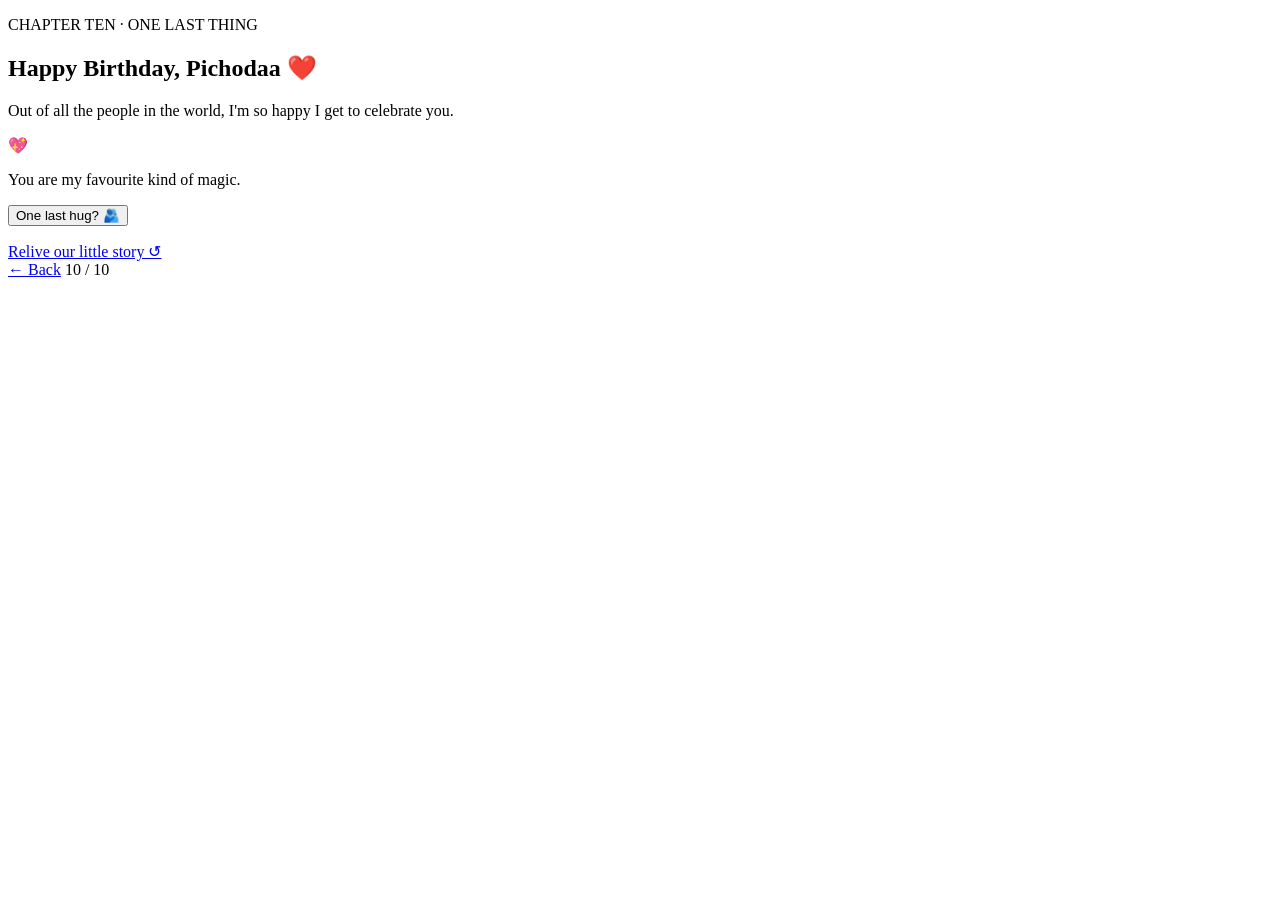
==== final-surprise.html @ 7f3f319f "Add files via upload" ====
<!DOCTYPE html>
<html lang="en">

<head>
    <meta charset="UTF-8">
    <meta name="viewport" content="width=device-width, initial-scale=1.0">
    <meta name="theme-color" content="#0b1027">

    <title>Forever My Favourite | For My Pichodaa</title>

    <link rel="stylesheet" href="css/style.css">
</head>

<body data-page="final">

    <div class="sky" aria-hidden="true"></div>
    <div id="particles" aria-hidden="true"></div>

    <main class="screen">
        <section class="panel">

            <p class="eyebrow">
                CHAPTER TEN · ONE LAST THING
            </p>

            <h1>Happy Birthday, Pichodaa ❤️</h1>

            <p>
                Out of all the people in the world, I'm so happy
                I get to celebrate you.
            </p>

            <div class="final-heart">💖</div>

            <p class="script">
                You are my favourite kind of magic.
            </p>

            <button id="finale">
                One last hug? 🫂
            </button>

            <p
                id="final-message"
                class="hint"
                aria-live="polite"
            ></p>

            <a class="subtle-link" href="index.html">
                Relive our little story ↺
            </a>

            <nav class="page-nav">
                <a href="love-letter.html">← Back</a>

                <span>10 / 10</span>

                <span></span>
            </nav>

        </section>
    </main>

    <script src="js/script.js" defer></script>

</body>
</html>
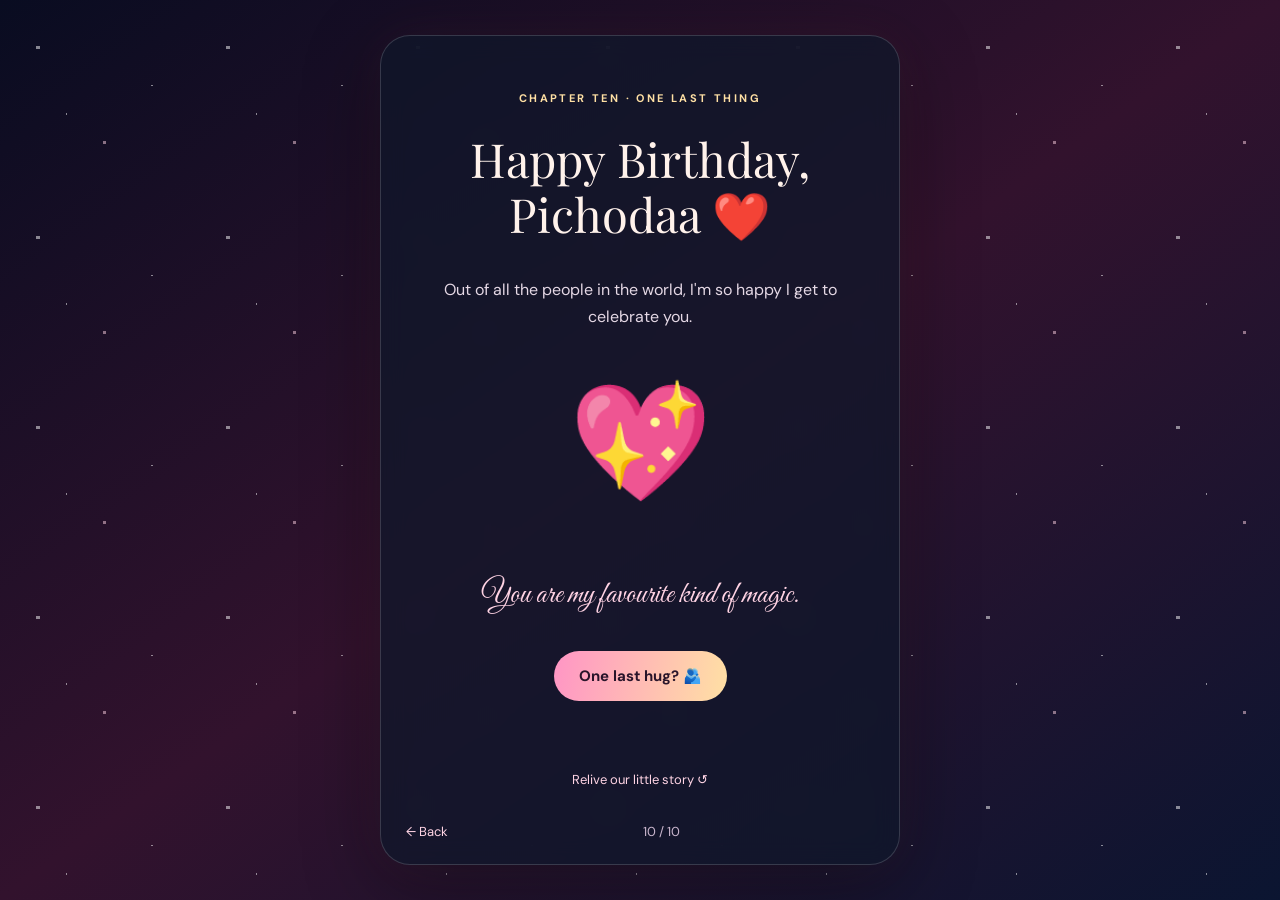
==== commit 84db50e3: "Update final-surprise.html" ====
--- a/final-surprise.html
+++ b/final-surprise.html
@@ -52,7 +52,7 @@
             </a>
 
             <nav class="page-nav">
-                <a href="love-letter.html">← Back</a>
+                <a href="two-skies.html">← Back</a>
 
                 <span>10 / 10</span>
 
--- a/css/style.css
+++ b/css/style.css
@@ -0,0 +1,1975 @@
+
+@import url('https://fonts.googleapis.com/css2?family=DM+Sans:wght@400;500;700&family=Great+Vibes&family=Playfair+Display:wght@400;700&display=swap');
+
+:root {
+  --pink: #ff91be;
+  --gold: #ffe0a4;
+  --cream: #fff2eb;
+  --ink: #0b1027;
+}
+
+* {
+  box-sizing: border-box;
+}
+
+html {
+  scroll-behavior: smooth;
+}
+
+body {
+  margin: 0;
+  min-height: 100dvh;
+  background: #090e24;
+  color: var(--cream);
+  font-family: 'DM Sans', Arial, sans-serif;
+  overflow-x: hidden;
+}
+
+body[data-page="gift"],
+body[data-page="reasons"] {
+  background: linear-gradient(145deg, #2c102c, #661c48, #220e2d);
+}
+
+body[data-page="cake"],
+body[data-page="final"] {
+  background: linear-gradient(145deg, #090c21, #32122d, #0b1531);
+}
+
+body[data-page="memories"],
+body[data-page="story"] {
+  background: linear-gradient(145deg, #271d39, #55304b, #1c233d);
+}
+
+.sky {
+  position: fixed;
+  inset: 0;
+  pointer-events: none;
+  background-image:
+    radial-gradient(2px 2px at 20% 25%, #fff 95%, transparent),
+    radial-gradient(1px 1px at 80% 45%, #fff 95%, transparent),
+    radial-gradient(2px 2px at 55% 75%, #ffd4e4 95%, transparent),
+    radial-gradient(1px 1px at 35% 60%, #fff 95%, transparent);
+  background-size: 190px 190px;
+  animation: twinkle 4s ease-in-out infinite alternate;
+  opacity: 0.5;
+}
+
+.screen {
+  position: relative;
+  min-height: 100dvh;
+  display: grid;
+  place-items: center;
+  padding: 28px 16px;
+}
+
+.panel {
+  width: min(100%, 520px);
+  min-height: 560px;
+  padding: 42px 25px 24px;
+  display: flex;
+  flex-direction: column;
+  align-items: center;
+  justify-content: center;
+  text-align: center;
+  border: 1px solid #ffffff28;
+  border-radius: 30px;
+  background: #10172bbd;
+  box-shadow: 0 18px 75px #0006, 0 0 50px #ff8ab012;
+  backdrop-filter: blur(12px);
+  animation: rise 0.8s ease both;
+}
+
+h1,
+h2 {
+  font-family: 'Playfair Display', Georgia, serif;
+  font-weight: 400;
+}
+
+h1 {
+  font-size: clamp(30px, 8vw, 47px);
+  line-height: 1.18;
+  margin: 12px 0 18px;
+}
+
+h2 {
+  font-size: 25px;
+}
+
+p {
+  line-height: 1.7;
+  max-width: 410px;
+  color: #e5d8e5;
+}
+
+.eyebrow {
+  font-size: 11px;
+  letter-spacing: 2.4px;
+  color: var(--gold);
+  font-weight: 700;
+}
+
+.script,
+.signature {
+  font-family: 'Great Vibes', cursive;
+  font-size: 30px;
+  color: #ffd3e4;
+}
+
+.glow-icon {
+  font-size: 75px;
+  filter: drop-shadow(0 0 20px #f8c16a);
+}
+
+.float {
+  animation: float 3s ease-in-out infinite;
+}
+
+.pin-row {
+  margin: 14px;
+}
+
+input {
+  width: 170px;
+  text-align: center;
+  font-size: 25px;
+  letter-spacing: 12px;
+  padding: 14px;
+  border: 1px solid #f4ca88;
+  border-radius: 13px;
+  color: #fff;
+  background: #ffffff12;
+  outline: none;
+}
+
+button,
+.btn {
+  font: 700 15px 'DM Sans', sans-serif;
+  border: 0;
+  cursor: pointer;
+  text-decoration: none;
+  background: linear-gradient(100deg, #ff95c5, #ffe0a4);
+  color: #29142a;
+  padding: 15px 25px;
+  border-radius: 30px;
+  display: inline-block;
+  transition: transform 0.2s, filter 0.2s;
+}
+
+button:hover,
+.btn:hover {
+  transform: translateY(-2px);
+  filter: brightness(1.07);
+}
+
+button:focus-visible,
+a:focus-visible {
+  outline: 3px solid white;
+  outline-offset: 3px;
+}
+
+.hint {
+  font-size: 13px;
+  color: #ffd1e2;
+  min-height: 22px;
+}
+
+.page-nav {
+  display: flex;
+  align-items: center;
+  justify-content: space-between;
+  gap: 20px;
+  width: 100%;
+  margin-top: auto;
+  padding-top: 35px;
+  font-size: 13px;
+  color: #cab6ce;
+}
+
+.page-nav a,
+.subtle-link {
+  color: #ffd4e5;
+  text-decoration: none;
+}
+
+.page-nav a:hover,
+.subtle-link:hover {
+  text-decoration: underline;
+}
+
+.hidden {
+  display: none !important;
+}
+
+.reveal {
+  animation: rise 0.7s ease both;
+}
+
+/* Original gift styles */
+
+.gift-box {
+  background: transparent;
+  padding: 20px 15px 5px;
+  margin: 20px 0;
+  display: flex;
+  align-items: center;
+  flex-direction: column;
+  filter: drop-shadow(0 12px 20px #ff5e9b55);
+}
+
+.gift-lid {
+  width: 170px;
+  height: 34px;
+  border-radius: 8px;
+  background: linear-gradient(
+    90deg,
+    #f273a7 42%,
+    #ffdc98 42%,
+    #ffdc98 58%,
+    #f273a7 58%
+  );
+  transition: transform 0.8s;
+}
+
+.gift-body {
+  display: grid;
+  place-items: center;
+  font-size: 75px;
+  width: 150px;
+  height: 135px;
+  background: linear-gradient(
+    90deg,
+    #d84d83 43%,
+    #ffdfab 43%,
+    #ffdfab 57%,
+    #d84d83 57%
+  );
+  border-radius: 8px;
+}
+
+.gift-box.open .gift-lid {
+  transform: translate(-55px, -95px) rotate(-28deg);
+}
+
+/* Birthday cake */
+
+.cake {
+  margin: 55px auto 30px;
+  width: 240px;
+  display: flex;
+  flex-direction: column;
+  align-items: center;
+}
+
+.candles {
+  font-size: 32px;
+  display: flex;
+  gap: 14px;
+  transition: opacity 0.5s;
+}
+
+.cake-top {
+  width: 180px;
+  height: 65px;
+  background: linear-gradient(#d7a7d9 0 24%, #75509d 25% 100%);
+  border-radius: 24px 24px 8px 8px;
+  box-shadow: inset 0 -10px #4d347c;
+}
+
+.cake-bottom {
+  width: 230px;
+  height: 85px;
+  background: linear-gradient(#f4c0dd 0 24%, #c36e9d 25% 100%);
+  border-radius: 18px 18px 12px 12px;
+  box-shadow: inset 0 -12px #8f416b;
+}
+
+.cake.blown .candles {
+  opacity: 0.22;
+  filter: grayscale(1);
+}
+
+/* Romantic window */
+
+.window {
+  width: 250px;
+  height: 265px;
+  margin: 15px 0 30px;
+  position: relative;
+  border: 14px solid #916d69;
+  border-bottom-width: 23px;
+  border-radius: 120px 120px 8px 8px;
+  background: linear-gradient(#09172f, #27385e);
+  box-shadow: 0 12px 30px #0008, inset 0 0 45px #fff2;
+  overflow: hidden;
+}
+
+.moon {
+  position: absolute;
+  width: 70px;
+  height: 70px;
+  background: #fff0bd;
+  border-radius: 50%;
+  top: 35px;
+  right: 45px;
+  box-shadow: 0 0 35px #fff0bd99;
+}
+
+.window-stars {
+  position: absolute;
+  top: 35px;
+  left: 15px;
+  color: white;
+}
+
+.window-frame {
+  position: absolute;
+  inset: 0;
+  border-left: 6px solid #916d69;
+  left: 50%;
+  width: 0;
+}
+
+/* Memories */
+
+.photo-grid {
+  display: grid;
+  grid-template-columns: repeat(2, minmax(0, 1fr));
+  gap: 16px;
+  width: 100%;
+  margin: 18px 0;
+}
+
+.polaroid {
+  padding: 10px 10px 18px;
+  background: #fff9ee;
+  border-radius: 3px;
+  color: #5d3150;
+  transform: rotate(-3deg);
+  box-shadow: 0 6px 20px #0005;
+}
+
+.polaroid:nth-child(even) {
+  transform: rotate(3deg);
+}
+
+.polaroid span {
+  display: block;
+  margin-top: 10px;
+  font-family: 'Great Vibes', cursive;
+  font-size: 22px;
+}
+
+.photo-placeholder {
+  height: 145px;
+  background: linear-gradient(135deg, #e8b3c9, #bd8ebd);
+  display: flex;
+  flex-direction: column;
+  align-items: center;
+  justify-content: center;
+  font-size: 40px;
+  overflow: hidden;
+}
+
+.photo-placeholder small {
+  font-size: 11px;
+}
+
+.photo-placeholder img {
+  width: 100%;
+  height: 100%;
+  object-fit: cover;
+}
+
+/* Story timeline */
+
+.timeline {
+  text-align: left;
+  width: 100%;
+  padding: 10px 10px 10px 24px;
+  border-left: 2px solid #ffaac9;
+}
+
+.timeline div {
+  position: relative;
+  padding: 0 0 18px 12px;
+}
+
+.timeline div:before {
+  content: '♥';
+  position: absolute;
+  left: -32px;
+  top: -4px;
+  color: #ff9fc3;
+}
+
+.timeline b {
+  color: #ffdaac;
+}
+
+.timeline p {
+  margin: 7px 0;
+}
+
+/* Flip cards */
+
+.flip-grid {
+  display: grid;
+  grid-template-columns: repeat(2, minmax(0, 1fr));
+  gap: 12px;
+  width: 100%;
+  margin: 20px 0;
+}
+
+.flip {
+  min-height: 115px;
+  border: 1px solid #ffe1b0;
+  background: #6b2859;
+  color: white;
+  border-radius: 15px;
+  padding: 15px;
+}
+
+.flip.flipped {
+  background: #f6b9d4;
+  color: #391b35;
+}
+
+/* Music player */
+
+.record {
+  width: 185px;
+  height: 185px;
+  border-radius: 50%;
+  display: grid;
+  place-items: center;
+  font-size: 65px;
+  margin: 28px auto;
+  background: repeating-radial-gradient(
+    circle,
+    #282238 0 7px,
+    #0c0d1c 8px 12px
+  );
+  border: 8px solid #3e2746;
+  box-shadow: 0 0 40px #f88bbb55;
+  animation: spin 8s linear infinite;
+  animation-play-state: paused;
+}
+
+.record.playing {
+  animation-play-state: running;
+}
+
+/* Love letter */
+
+.envelope {
+  background: transparent;
+  font-size: 110px;
+  padding: 12px;
+  filter: drop-shadow(0 10px 18px #e684af66);
+}
+
+.paper {
+  background: #fff0e1;
+  color: #573a47;
+  text-align: left;
+  padding: 24px;
+  border-radius: 12px;
+  box-shadow: 0 15px 35px #0006;
+  width: 100%;
+  margin: 16px 0;
+}
+
+.paper h2 {
+  margin: 0;
+}
+
+.paper p {
+  color: #573a47;
+  white-space: pre-line;
+}
+
+.paper .signature {
+  text-align: right;
+  color: #b75285;
+}
+
+/* Final page */
+
+.final-heart {
+  font-size: 115px;
+  margin: 22px;
+  animation: beat 1.5s ease-in-out infinite;
+}
+
+.subtle-link {
+  display: inline-block;
+  margin-top: 22px;
+  font-size: 13px;
+}
+
+/* Particles and confetti */
+
+.particle {
+  position: fixed;
+  top: -40px;
+  pointer-events: none;
+  animation: fall linear forwards;
+  z-index: 20;
+}
+
+.confetti {
+  position: fixed;
+  pointer-events: none;
+  z-index: 20;
+  animation: burst var(--confetti-duration, 3s)  ease-out forwards;
+}
+
+/* Animations */
+
+@keyframes twinkle {
+  to {
+    opacity: 1;
+  }
+}
+
+@keyframes float {
+  50% {
+    transform: translateY(-13px);
+  }
+}
+
+@keyframes rise {
+  from {
+    opacity: 0;
+    transform: translateY(25px);
+  }
+
+  to {
+    opacity: 1;
+    transform: translateY(0);
+  }
+}
+
+@keyframes spin {
+  to {
+    transform: rotate(360deg);
+  }
+}
+
+@keyframes beat {
+  50% {
+    transform: scale(1.12);
+  }
+}
+
+@keyframes fall {
+  to {
+    transform: translateY(110vh) rotate(420deg);
+    opacity: 0;
+  }
+}
+
+@keyframes burst {
+  to {
+    transform: translate(var(--dx), var(--dy)) rotate(500deg);
+    opacity: 0;
+  }
+}
+
+/* Small screens */
+
+@media (max-width: 380px) {
+  .panel {
+    padding: 30px 16px 20px;
+  }
+
+  .photo-placeholder {
+    height: 115px;
+  }
+
+  .flip {
+    min-height: 100px;
+  }
+}
+
+/* Accessibility */
+
+@media (prefers-reduced-motion: reduce) {
+  *:not(.confetti),
+  *:not(.confetti)::before,
+  *:not(.confetti)::after {
+    animation-duration: 0.01ms !important;
+    transition-duration: 0.01ms !important;
+  }
+}
+
+
+/* ===================================
+   PAGE 2 — ROMANTIC GIFT EXPERIENCE
+   =================================== */
+
+body[data-page="gift"] {
+  background:
+    radial-gradient(ellipse at 50% 40%, #92335f66, transparent 55%),
+    linear-gradient(145deg, #240d29, #681c49, #170e2c);
+}
+
+.gift-panel {
+  position: relative;
+  overflow: hidden;
+  padding-top: 36px;
+  padding-bottom: 25px;
+}
+
+.gift-panel::before {
+  content: "";
+  position: absolute;
+  width: 240px;
+  height: 240px;
+  top: 30%;
+  left: 50%;
+  transform: translate(-50%, -50%);
+  border-radius: 50%;
+  background: #ff7eb422;
+  filter: blur(55px);
+  pointer-events: none;
+}
+
+.gift-panel > * {
+  position: relative;
+}
+
+.gift-panel h1 {
+  font-size: clamp(29px, 7vw, 43px);
+  margin: 12px 0;
+}
+
+.gift-intro {
+  max-width: 340px;
+  margin: 8px 0 0;
+  color: #f0dce9;
+}
+
+/* Gift container */
+
+.gift-box {
+  position: relative;
+  display: block;
+  flex: 0 0 205px;
+  width: 220px;
+  height: 205px;
+  margin: 18px auto 0;
+  padding: 0;
+  border: 0;
+  border-radius: 18px;
+  background: transparent;
+  box-shadow: none;
+  filter: drop-shadow(0 12px 22px #ff5e9b40);
+  isolation: isolate;
+  -webkit-tap-highlight-color: transparent;
+}
+
+.gift-box:hover {
+  transform: translateY(-4px);
+  filter: drop-shadow(0 16px 30px #ff5e9b70);
+  background: transparent;
+}
+
+.gift-box:disabled {
+  cursor: default;
+  opacity: 1;
+}
+
+/* Box body */
+
+.gift-body {
+  position: absolute;
+  left: 35px;
+  top: 72px;
+  width: 150px;
+  height: 115px;
+  display: block;
+  overflow: hidden;
+  border: 1px solid #ffb0ce80;
+  border-radius: 8px 8px 13px 13px;
+  background: linear-gradient(135deg, #ff82b4, #d83979 75%);
+  box-shadow: inset 0 -8px 15px #8f194b35;
+}
+
+/* Gold ribbon running down the box */
+
+.gift-body-ribbon {
+  position: absolute;
+  left: 58px;
+  top: 0;
+  bottom: 0;
+  width: 34px;
+  background: linear-gradient(90deg, #ffe8ae, #fff3d0, #f7cf83);
+}
+
+/* Small heart on the box */
+
+.gift-heart {
+  position: absolute;
+  top: 37px;
+  left: 0;
+  right: 0;
+  z-index: 2;
+  color: #b8295b;
+  font-size: 32px;
+  text-shadow: 0 2px 8px #8f194b45;
+}
+
+/* Lid rests directly on top of the box */
+
+.gift-lid {
+  position: absolute;
+  z-index: 3;
+  left: 29px;
+  top: 55px;
+  width: 162px;
+  height: 29px;
+  display: block;
+  border: 1px solid #ffb0ce80;
+  border-radius: 7px;
+  background: linear-gradient(
+    90deg,
+    #ed629b 0%,
+    #ed629b 39%,
+    #ffe6ad 39%,
+    #ffe6ad 61%,
+    #ed629b 61%,
+    #ed629b 100%
+  );
+  transform-origin: 15% 85%;
+  transition:
+    transform 0.85s cubic-bezier(.2,.8,.2,1),
+    opacity 0.7s ease;
+}
+
+.gift-lid-ribbon {
+  display: none;
+}
+
+/* Bow sits on the lid */
+
+.gift-bow {
+  position: absolute;
+  left: 50%;
+  top: -25px;
+  transform: translateX(-50%);
+  font-size: 35px;
+  filter: drop-shadow(0 3px 4px #9c194a50);
+}
+
+/* Opening animation */
+
+.gift-box.open .gift-lid {
+  transform: translate(-45px, -95px) rotate(-30deg);
+}
+
+.gift-box.open .gift-bow {
+  filter: drop-shadow(0 0 12px #ffe1a1);
+}
+
+.gift-box.open .gift-body {
+  box-shadow:
+    inset 0 -8px 15px #8f194b35,
+    0 0 35px #ff9fc766;
+}
+
+/* Instructions */
+
+.tap-hint {
+  margin: 0 0 12px;
+  font-size: 13px;
+  color: #ffd2e5;
+  animation: gift-hint 2s ease-in-out infinite;
+}
+
+@keyframes gift-hint {
+  0%, 100% { opacity: .65; }
+  50% { opacity: 1; }
+}
+
+/* Birthday message revealed after clicking */
+
+#gift-reveal {
+  width: 100%;
+  margin-top: 4px;
+}
+
+#gift-reveal h2 {
+  color: #ffe0a4;
+  font-size: clamp(23px, 5.5vw, 30px);
+  line-height: 1.35;
+}
+
+#gift-reveal p {
+  margin: 10px auto 18px;
+}
+
+#gift-reveal .btn {
+  margin-bottom: 8px;
+}
+
+.gift-panel .page-nav {
+  padding-top: 18px;
+}
+
+/* Keep everything comfortable on small phones */
+
+@media (max-width: 480px) {
+  .gift-panel {
+    padding: 28px 18px 20px;
+  }
+
+  .gift-box {
+    flex-basis: 190px;
+    width: 200px;
+    height: 190px;
+  }
+
+  .gift-body {
+    left: 25px;
+    top: 68px;
+  }
+
+  .gift-lid {
+    left: 19px;
+    top: 51px;
+  }
+
+  .gift-box.open .gift-lid {
+    transform: translate(-32px, -85px) rotate(-30deg);
+  }
+
+  .gift-panel .page-nav {
+    gap: 12px;
+    font-size: 12px;
+  }
+}
+
+@media (prefers-reduced-motion: reduce) {
+  .gift-lid,
+  .gift-hint {
+    animation: none;
+    transition: none;
+  }
+}
+
+/* PAGE 10: HUG EXPLOSION 🫂❤️ */
+#hugs-container {
+  position: fixed;
+  inset: 0;
+  overflow: hidden;
+  pointer-events: none;
+  z-index: 9999;
+}
+
+.floating-hug {
+  position: absolute;
+  display: block;
+  opacity: 0;
+  animation: hug-pop 3.5s ease-out forwards;
+}
+
+@keyframes hug-pop {
+  0% {
+    transform: scale(0) rotate(-20deg);
+    opacity: 0;
+  }
+
+  20% {
+    transform: scale(1.2) rotate(10deg);
+    opacity: 1;
+  }
+
+  75% {
+    transform: scale(1) rotate(-5deg);
+    opacity: 1;
+  }
+
+  100% {
+    transform: translateY(-80px) scale(0.8);
+    opacity: 0;
+  }
+}
+
+/* Keep the hug animation visible */
+@media (prefers-reduced-motion: reduce) {
+  .floating-hug {
+    animation-duration: 3.5s !important;
+  }
+}
+
+/* ===== PICHOODAA'S SRH STADIUM WORLD ===== */
+
+.srh-page {
+  margin: 0;
+  min-height: 100vh;
+  color: #fff7ed;
+  background:
+    radial-gradient(ellipse at 50% 10%, #702008 0%, transparent 50%),
+    linear-gradient(180deg, #160602, #090504 60%, #200801);
+  overflow-x: hidden;
+}
+
+.srh-page .srh-world {
+  width: 100%;
+  max-width: none;
+  margin: 0 auto;
+  overflow: hidden;
+}
+
+.srh-lights {
+  position: fixed;
+  inset: 0;
+  pointer-events: none;
+  z-index: 0;
+  opacity: .35;
+  background:
+    radial-gradient(ellipse at 5% 15%, #ff6a00 0, transparent 25%),
+    radial-gradient(ellipse at 95% 18%, #ff9a00 0, transparent 24%);
+}
+
+.srh-hero,
+.player-zone,
+.orange-finale,
+.srh-nav {
+  position: relative;
+  z-index: 1;
+}
+
+.srh-hero {
+  min-height: 650px;
+  padding: 75px 22px 45px;
+  text-align: center;
+  isolation: isolate;
+  background:
+    linear-gradient(180deg, rgba(15,4,1,.2), #180702 94%),
+    radial-gradient(ellipse at 50% 65%, #e65308 0%, #712106 35%, #170602 76%);
+}
+
+.srh-hero::before {
+  content: "";
+  position: absolute;
+  z-index: -1;
+  inset: 0;
+  opacity: .5;
+  background:
+    repeating-linear-gradient(110deg, transparent 0 45px, rgba(255,115,0,.09) 46px 48px),
+    radial-gradient(ellipse at 50% 80%, transparent 0 28%, #080302 75%);
+}
+
+.hero-glow {
+  position: absolute;
+  top: 10%;
+  left: 50%;
+  width: 300px;
+  height: 220px;
+  transform: translateX(-50%);
+  background: #ff6500;
+  filter: blur(110px);
+  opacity: .25;
+  z-index: -1;
+}
+
+.srh-kicker {
+  margin: 0 0 15px;
+  color: #ffb33d;
+  font-size: .75rem;
+  letter-spacing: .32em;
+  font-weight: 800;
+}
+
+.srh-hero h1 {
+  margin: 18px auto;
+  font-size: clamp(2.6rem, 8vw, 6.4rem);
+  line-height: .98;
+  font-weight: 1000;
+  letter-spacing: -.04em;
+  text-shadow: 0 5px 0 #6b1b04, 0 0 35px #ff5b00;
+}
+
+.srh-hero h1 span {
+  display: block;
+  margin-top: 12px;
+  color: #ff7615;
+}
+
+.hero-subtitle {
+  color: #ffe1c4;
+  font-size: clamp(1rem, 2vw, 1.25rem);
+}
+
+.stadium-entry {
+  width: min(100%, 1000px);
+  min-height: 290px;
+  margin: 45px auto 25px;
+  padding: 24px;
+  display: grid;
+  grid-template-columns: 1fr 2fr 1fr;
+  align-items: center;
+  gap: 15px;
+  border: 1px solid rgba(255,137,34,.55);
+  border-radius: 18px;
+  background:
+    radial-gradient(ellipse at 50% 100%, rgba(255,86,0,.45), transparent 55%),
+    linear-gradient(145deg, rgba(10,5,3,.92), rgba(77,20,3,.88));
+  box-shadow: 0 0 60px rgba(255,83,0,.16), inset 0 0 35px #ff590010;
+}
+
+.stadium-side {
+  display: flex;
+  flex-direction: column;
+  align-items: center;
+  gap: 12px;
+  color: #ff6a12;
+}
+
+.stadium-side span {
+  font-size: 3rem;
+}
+
+.stadium-side strong {
+  font-size: clamp(1rem, 3vw, 1.8rem);
+  line-height: 1.05;
+}
+
+.stadium-side small {
+  color: #ffc07a;
+  font-size: .6rem;
+  letter-spacing: .15em;
+}
+
+.entry-center {
+  display: flex;
+  flex-direction: column;
+  align-items: center;
+}
+
+.floodlights {
+  color: #ffcc6b;
+  letter-spacing: .4em;
+  text-shadow: 0 0 20px #ff7b00;
+}
+
+.entry-ball {
+  margin: 10px 0;
+  font-size: 3rem;
+  filter: drop-shadow(0 0 15px #ff7200);
+}
+
+.entry-jersey {
+  width: min(100%, 280px);
+  padding: 22px 10px;
+  display: flex;
+  flex-direction: column;
+  gap: 6px;
+  border: 1px solid #ff9b32;
+  border-radius: 45% 45% 18px 18px;
+  background: linear-gradient(145deg, #ff7614, #9c2605 65%, #2b0903);
+  box-shadow: 0 0 30px #ff5b0040;
+  transform: perspective(500px) rotateX(-3deg);
+}
+
+.entry-jersey span {
+  font-size: .65rem;
+  letter-spacing: .1em;
+}
+
+.entry-jersey strong {
+  font-size: clamp(.9rem, 2.5vw, 1.35rem);
+}
+
+.entry-jersey b {
+  font-size: 3.8rem;
+  line-height: 1;
+}
+
+.entry-center > p {
+  color: #ffc07a;
+  font-size: .7rem;
+  letter-spacing: .22em;
+}
+
+.enter-stadium {
+  display: inline-block;
+  margin-top: 12px;
+  padding: 14px 24px;
+  border: 1px solid #ff8a2a;
+  border-radius: 30px;
+  color: white;
+  background: linear-gradient(90deg, #e74705, #ff790e);
+  text-decoration: none;
+  font-size: .8rem;
+  font-weight: 900;
+  letter-spacing: .1em;
+  box-shadow: 0 0 25px #ff5c0030;
+  transition: transform .2s, box-shadow .2s;
+}
+
+.enter-stadium:hover {
+  transform: translateY(-3px);
+  box-shadow: 0 0 35px #ff5c0070;
+}
+
+.player-zone {
+  padding: 70px clamp(16px, 4vw, 60px);
+  text-align: center;
+  background:
+    radial-gradient(ellipse at 50% 0%, #4c1708, transparent 60%),
+    #0c0604;
+}
+
+.player-zone h2,
+.finale-message h2 {
+  margin: 10px 0;
+  font-size: clamp(2rem, 5vw, 4.2rem);
+  line-height: 1.05;
+  font-weight: 1000;
+}
+
+.player-zone h2 span,
+.finale-message h2 span {
+  color: #ff7115;
+  text-shadow: 0 0 25px #ff5c0035;
+}
+
+.section-intro {
+  margin: 18px auto 35px;
+  color: #e6c6b2;
+}
+
+.player-gallery {
+  width: min(100%, 1250px);
+  margin: 0 auto;
+  display: grid;
+  grid-template-columns: repeat(4, minmax(0, 1fr));
+  gap: 18px;
+}
+
+.player-card {
+  min-width: 0;
+  padding: 0 0 14px;
+  overflow: hidden;
+  text-align: left;
+  color: #fff4e9;
+  border: 1px solid #9d420f;
+  border-radius: 15px;
+  background: linear-gradient(180deg, #271008, #100705);
+  box-shadow: 0 8px 25px #0008;
+  cursor: pointer;
+  transition: transform .22s, border-color .22s, box-shadow .22s;
+}
+
+.player-card:hover,
+.player-card.is-open {
+  transform: translateY(-5px);
+  border-color: #ff9b2e;
+  box-shadow: 0 0 25px #ff5c0030;
+}
+
+.player-card img {
+  display: block;
+  width: 100%;
+  aspect-ratio: 4 / 3;
+  object-fit: cover;
+  object-position: center top;
+  background: linear-gradient(135deg, #5e1a06, #160603);
+}
+
+.player-card .player-era {
+  display: block;
+  margin: 14px 13px 5px;
+  color: #ffb34c;
+  font-size: .65rem;
+  letter-spacing: .16em;
+}
+
+.player-card > strong {
+  display: block;
+  margin: 0 13px 14px;
+  font-size: 1rem;
+}
+
+.wish-prompt {
+  display: block;
+  margin: 0 12px;
+  padding: 10px 6px;
+  border-radius: 7px;
+  text-align: center;
+  color: #ffe6d3;
+  background: #682408;
+  font-size: .78rem;
+}
+
+.wish-message {
+  display: block;
+  margin: 12px 13px 0;
+  padding-top: 12px;
+  border-top: 1px solid #793510;
+  color: #ffd7b8;
+  font-size: .86rem;
+  line-height: 1.6;
+}
+
+.fan-note {
+  margin: 30px auto 0;
+  color: #bda394;
+  font-size: .78rem;
+}
+
+.orange-finale {
+  display: grid;
+  grid-template-columns: 1fr 1fr;
+  min-height: 350px;
+  background:
+    radial-gradient(ellipse at 15% 50%, #802704, transparent 65%),
+    linear-gradient(120deg, #1c0803, #080403);
+  border-top: 1px solid #7d2d0b;
+}
+
+.finale-art {
+  min-height: 300px;
+  display: flex;
+  align-items: center;
+  justify-content: center;
+  flex-wrap: wrap;
+  gap: 20px;
+  padding: 35px;
+  background:
+    radial-gradient(ellipse at center, #ff690025, transparent 65%),
+    repeating-linear-gradient(135deg, transparent 0 32px, #ff6a000a 33px 35px);
+}
+
+.finale-art span {
+  font-size: clamp(2.5rem, 6vw, 5rem);
+  filter: drop-shadow(0 0 15px #ff6a0033);
+}
+
+.finale-message {
+  padding: 55px clamp(22px, 5vw, 70px);
+  align-self: center;
+}
+
+.finale-message h2 {
+  font-size: clamp(2rem, 4vw, 3.5rem);
+}
+
+.finale-message > p:not(.srh-kicker) {
+  color: #e7cbbc;
+  line-height: 1.8;
+}
+
+.heart {
+  margin: 18px 0;
+  font-size: 2rem;
+}
+
+.finale-highlight {
+  padding: 15px;
+  border: 1px solid #a84a14;
+  border-radius: 12px;
+  color: #ffb35e !important;
+  text-align: center;
+  font-size: .78rem;
+  letter-spacing: .08em;
+}
+
+.srh-nav {
+  display: flex;
+  align-items: center;
+  justify-content: space-between;
+  gap: 15px;
+  padding: 22px clamp(20px, 4vw, 55px);
+  background: #090403;
+  color: #f9c7a5;
+}
+
+.srh-nav a {
+  color: inherit;
+  text-decoration: none;
+}
+
+.srh-nav a:hover {
+  color: #ff7a18;
+}
+
+@media (max-width: 900px) {
+  .player-gallery {
+    grid-template-columns: repeat(2, minmax(0, 1fr));
+  }
+
+  .orange-finale {
+    grid-template-columns: 1fr;
+  }
+
+  .finale-art {
+    min-height: 190px;
+  }
+}
+
+@media (max-width: 520px) {
+  .srh-hero {
+    min-height: auto;
+    padding: 55px 15px 35px;
+  }
+
+  .stadium-entry {
+    grid-template-columns: .7fr 1.6fr .7fr;
+    gap: 6px;
+    padding: 14px 7px;
+  }
+
+  .stadium-side span {
+    font-size: 1.8rem;
+  }
+
+  .stadium-side strong {
+    font-size: .8rem;
+  }
+
+  .stadium-side small {
+    font-size: .45rem;
+    letter-spacing: .05em;
+  }
+
+  .entry-jersey b {
+    font-size: 2.8rem;
+  }
+
+  .player-zone {
+    padding: 48px 12px;
+  }
+
+  .player-gallery {
+    gap: 10px;
+  }
+
+  .player-card {
+    border-radius: 10px;
+  }
+
+  .player-card .player-era {
+    margin: 10px 9px 4px;
+    font-size: .55rem;
+  }
+
+  .player-card > strong {
+    margin: 0 9px 10px;
+    font-size: .85rem;
+  }
+
+  .wish-prompt {
+    margin: 0 7px;
+    font-size: .7rem;
+  }
+
+  .wish-message {
+    margin: 10px 9px 0;
+    font-size: .78rem;
+  }
+}
+.finale-art {
+  padding: 0;
+  min-height: 350px;
+  overflow: hidden;
+  background: #160602;
+}
+
+.finale-art img {
+  display: block;
+  width: 100%;
+  height: 100%;
+  min-height: 350px;
+  object-fit: cover;
+  object-position: center;
+  border-radius: 0;
+  filter: saturate(1.08);
+}
+
+@media (max-width: 900px) {
+  .finale-art img {
+    min-height: 260px;
+    max-height: 380px;
+  }
+}
+
+/* PICHOODAA ENTERS THE SRH STADIUM */
+.srh-hero-photo {
+  position: relative;
+  min-height: 760px;
+  display: flex;
+  align-items: center;
+  justify-content: flex-end;
+  padding: 55px 5%;
+  background-image: url("../assets/photos/srh/srh-entry.png");
+  background-size: cover;
+  background-position: center;
+  isolation: isolate;
+}
+
+.srh-hero-photo .hero-overlay {
+  position: absolute;
+  inset: 0;
+  z-index: -1;
+  background: linear-gradient(
+    90deg,
+    transparent 0%,
+    rgba(10, 3, 1, 0.15) 35%,
+    rgba(10, 3, 1, 0.8) 60%,
+    rgba(10, 3, 1, 0.92) 100%
+  );
+}
+
+.srh-hero-photo .hero-content {
+  width: min(52%, 650px);
+  text-align: center;
+}
+
+.srh-hero-photo h1 {
+  font-size: clamp(2.5rem, 5vw, 5rem);
+}
+
+.srh-hero-photo .stadium-entry {
+  min-height: auto;
+  margin: 25px auto;
+  padding: 15px;
+  background: rgba(22, 6, 1, 0.8);
+}
+
+.srh-hero-photo .entry-center {
+  width: 100%;
+}
+
+@media (max-width: 700px) {
+  .srh-hero-photo {
+    min-height: 720px;
+    justify-content: center;
+    padding: 35px 16px;
+    background-position: 35% center;
+  }
+
+  .srh-hero-photo .hero-overlay {
+    background: rgba(12, 4, 1, 0.6);
+  }
+
+  .srh-hero-photo .hero-content {
+    width: 100%;
+  }
+}
+
+/* BALANCED BIRTHDAY MATCH CARD */
+.srh-hero-photo .stadium-entry.birthday-card {
+  width: 100%;
+  display: grid;
+  grid-template-columns: 0.85fr 1.15fr;
+  align-items: center;
+  gap: 22px;
+  padding: 28px;
+  min-height: 290px;
+  margin: 25px auto;
+  border: 1px solid rgba(255, 135, 28, 0.8);
+  border-radius: 20px;
+  background: rgba(18, 6, 2, 0.88);
+  box-shadow: 0 0 35px rgba(255, 82, 0, 0.18);
+}
+
+.srh-hero-photo .birthday-card .entry-center {
+  width: 100%;
+  text-align: center;
+}
+
+.srh-hero-photo .birthday-card .entry-jersey {
+  margin: 12px auto;
+}
+
+.birthday-message {
+  padding: 20px;
+  border-left: 1px solid rgba(255, 133, 24, 0.45);
+  text-align: left;
+}
+
+.message-icon {
+  font-size: 2.4rem;
+}
+
+.birthday-message h2 {
+  margin: 12px 0;
+  color: #ff8a22;
+  font-size: clamp(1.1rem, 2vw, 1.6rem);
+  letter-spacing: 0.06em;
+}
+
+.birthday-message p {
+  color: #ffe1ca;
+  font-size: 0.95rem;
+  line-height: 1.8;
+}
+
+.birthday-tag {
+  margin-top: 18px;
+  padding: 12px;
+  border: 1px solid #a9490b;
+  border-radius: 9px;
+  color: #ffc078;
+  font-size: 0.7rem;
+  font-weight: bold;
+  letter-spacing: 0.06em;
+  text-align: center;
+}
+
+@media (max-width: 700px) {
+  .srh-hero-photo .stadium-entry.birthday-card {
+    grid-template-columns: 1fr;
+    gap: 8px;
+    padding: 18px;
+  }
+
+  .birthday-message {
+    border-left: none;
+    border-top: 1px solid rgba(255, 133, 24, 0.45);
+    text-align: center;
+    padding: 18px 5px 5px;
+  }
+}
+
+/* RESTORE ORIGINAL STADIUM HERO */
+.srh-page .srh-hero-photo {
+  position: relative;
+  height: 100vh;
+  min-height: 760px;
+  display: flex;
+  align-items: center;
+  justify-content: flex-end;
+  padding: 40px 5%;
+  box-sizing: border-box;
+  background-image: url("../assets/photos/srh/srh-entry.png");
+  background-size: cover;
+  background-position: center;
+  background-repeat: no-repeat;
+  isolation: isolate;
+}
+
+.srh-page .srh-hero-photo .hero-overlay {
+  position: absolute;
+  inset: 0;
+  z-index: -1;
+  background: linear-gradient(
+    90deg,
+    transparent 0%,
+    rgba(10, 3, 1, 0.12) 40%,
+    rgba(10, 3, 1, 0.68) 62%,
+    rgba(10, 3, 1, 0.88) 100%
+  );
+}
+
+.srh-page .srh-hero-photo .hero-content {
+  position: relative;
+  z-index: 2;
+  width: min(43%, 600px);
+  margin-left: auto;
+  text-align: center;
+}
+
+.srh-page .srh-hero-photo h1 {
+  margin: 15px 0;
+  font-size: clamp(2.5rem, 4.5vw, 4.8rem);
+  line-height: 1.05;
+}
+
+.srh-page .srh-hero-photo .stadium-entry.birthday-card {
+  display: grid;
+  grid-template-columns: 0.85fr 1.15fr;
+  align-items: center;
+  gap: 22px;
+  width: 100%;
+  min-height: 290px;
+  margin: 25px auto;
+  padding: 24px;
+  border: 1px solid rgba(255, 135, 28, 0.8);
+  border-radius: 20px;
+  background: rgba(18, 6, 2, 0.88);
+  box-shadow: 0 0 35px rgba(255, 82, 0, 0.18);
+}
+
+.srh-page .birthday-card .entry-center {
+  width: 100%;
+  text-align: center;
+}
+
+.srh-page .birthday-card .entry-jersey {
+  margin: 12px auto;
+}
+
+.srh-page .birthday-message {
+  padding: 20px;
+  border-left: 1px solid rgba(255, 133, 24, 0.45);
+  text-align: left;
+}
+
+.srh-page .birthday-message h2 {
+  margin: 12px 0;
+  color: #ff8a22;
+  font-size: clamp(1.1rem, 2vw, 1.6rem);
+}
+
+.srh-page .birthday-message p {
+  color: #ffe1ca;
+  font-size: 0.95rem;
+  line-height: 1.8;
+}
+
+.srh-page .birthday-tag {
+  margin-top: 18px;
+  padding: 12px;
+  border: 1px solid #a9490b;
+  border-radius: 9px;
+  color: #ffc078;
+  font-size: 0.7rem;
+  font-weight: bold;
+  text-align: center;
+}
+
+@media (max-width: 700px) {
+  .srh-page .srh-hero-photo {
+    height: auto;
+    min-height: 100vh;
+    justify-content: center;
+    padding: 40px 18px;
+    background-position: 35% center;
+  }
+
+  .srh-page .srh-hero-photo .hero-overlay {
+    background: rgba(12, 4, 1, 0.6);
+  }
+
+  .srh-page .srh-hero-photo .hero-content {
+    width: 100%;
+  }
+
+  .srh-page .srh-hero-photo .stadium-entry.birthday-card {
+    grid-template-columns: 1fr;
+    gap: 8px;
+    padding: 18px;
+  }
+
+  .srh-page .birthday-message {
+    padding: 18px 5px 5px;
+    border-left: none;
+    border-top: 1px solid rgba(255, 133, 24, 0.45);
+    text-align: center;
+  }
+}
+
+/* KL RAHUL CINEMATIC BIRTHDAY SURPRISE */
+.kl-surprise {
+  position: relative;
+  isolation: isolate;
+  overflow: hidden;
+  padding: 90px 6%;
+  min-height: 620px;
+  background:
+    linear-gradient(90deg, rgba(15, 4, 1, .94), rgba(40, 10, 1, .78)),
+    url("../assets/photos/srh/team-india.webp")
+    center / cover no-repeat;
+  border-top: 1px solid rgba(138, 218, 232, 0.45);
+  border-bottom: 1px solid rgba(180, 242, 234, 0.45);
+}
+
+.kl-surprise-overlay {
+  position: absolute;
+  inset: 0;
+  z-index: -1;
+  pointer-events: none;
+  background:
+    radial-gradient(ellipse at 80% 45%,
+      rgba(0, 234, 255, 0.24), transparent 55%);
+}
+
+.kl-surprise-content {
+  width: min(100%, 1050px);
+  margin: auto;
+  text-align: center;
+}
+
+.kl-surprise h2 {
+  margin: 18px auto;
+  max-width: 900px;
+  color: #fff0df;
+  font-size: clamp(2rem, 5vw, 4rem);
+  line-height: 1.12;
+  font-family: Georgia, serif;
+}
+
+.kl-surprise h2 span {
+  display: block;
+  color: #11c8d8;
+}
+
+.kl-intro {
+  color: #f3d9c8;
+  line-height: 1.8;
+  margin: 18px auto 28px;
+}
+
+.kl-reveal-btn {
+  border: 1px solid #ff8a19;
+  border-radius: 30px;
+  padding: 15px 25px;
+  color: #fff;
+  background: linear-gradient(100deg, #79d3f1, #057c87);
+  font: inherit;
+  font-weight: 700;
+  cursor: pointer;
+  transition: transform .25s, box-shadow .25s;
+}
+
+.kl-reveal-btn:hover {
+  transform: translateY(-3px);
+  box-shadow: 0 0 25px rgba(163, 214, 233, 0.4);
+}
+
+.kl-wish-card {
+  display: grid;
+  grid-template-columns: minmax(220px, .8fr) 1.2fr;
+  gap: 30px;
+  align-items: center;
+  max-width: 850px;
+  margin: 35px auto 0;
+  padding: 22px;
+  text-align: left;
+  border: 1px solid rgba(19, 161, 255, 0.7);
+  border-radius: 18px;
+  background: rgba(14, 5, 2, .88);
+  box-shadow: 0 15px 55px rgba(0, 0, 0, .35);
+  animation: klReveal .5s ease both;
+}
+
+.kl-wish-card[hidden] {
+  display: none;
+}
+
+.kl-photo {
+  display: block;
+  width: 100%;
+  height: 330px;
+  object-fit: cover;
+  object-position: center top;
+  border-radius: 12px;
+  border: 1px solid rgba(255, 123, 19, .4);
+}
+
+.kl-label {
+  color: #4ad2ff;
+  font-size: .72rem;
+  letter-spacing: 2px;
+}
+
+.kl-wish-text h3 {
+  color: #3ca9d0;
+  font-size: 1.8rem;
+  font-family: Georgia, serif;
+}
+
+.kl-wish-text > p:not(.kl-label) {
+  color: #f8e8dc;
+  line-height: 1.9;
+}
+
+.kl-signoff {
+  display: inline-block;
+  margin-top: 12px;
+  color: #2ce7f5;
+  letter-spacing: 1px;
+  font-size: .8rem;
+}
+
+.kl-disclaimer {
+  margin-top: 24px;
+  color: #c5a99a;
+  font-size: .78rem;
+}
+
+@keyframes klReveal {
+  from {
+    opacity: 0;
+    transform: translateY(18px);
+  }
+  to {
+    opacity: 1;
+    transform: translateY(0);
+  }
+}
+
+@media (max-width: 650px) {
+  .kl-surprise {
+    padding: 65px 18px;
+  }
+
+  .kl-wish-card {
+    grid-template-columns: 1fr;
+    gap: 18px;
+    padding: 15px;
+  }
+
+  .kl-photo {
+    height: 300px;
+    max-width: 340px;
+    margin: auto;
+  }
+}
+
+/* BIRTHDAY MUSIC PLAYER */
+.birthday-music {
+  display: flex;
+  align-items: center;
+  gap: 14px;
+  width: min(100%, 440px);
+  margin: 22px auto;
+  padding: 14px 17px;
+  border: 1px solid rgba(255, 138, 34, 0.7);
+  border-radius: 16px;
+  background: rgba(18, 6, 2, 0.85);
+  box-shadow: 0 0 24px rgba(255, 100, 0, 0.12);
+  text-align: left;
+}
+
+.music-icon {
+  font-size: 1.8rem;
+}
+
+.music-details {
+  display: flex;
+  flex: 1;
+  flex-direction: column;
+  gap: 5px;
+}
+
+.music-details strong {
+  color: #ff9a35;
+  font-size: 0.75rem;
+  letter-spacing: 1px;
+}
+
+.music-details span {
+  color: #f8e5d8;
+  font-size: 0.8rem;
+}
+
+#music-toggle {
+  width: 42px;
+  height: 42px;
+  flex-shrink: 0;
+  border: 0;
+  border-radius: 50%;
+  background: linear-gradient(135deg, #ff5b00, #ff9c20);
+  color: white;
+  font-size: 1rem;
+  cursor: pointer;
+}
+
+#music-toggle:hover {
+  box-shadow: 0 0 18px rgba(255, 112, 0, 0.55);
+  transform: scale(1.06);
+}
+
+.music-bars {
+  display: flex;
+  align-items: center;
+  gap: 3px;
+  height: 28px;
+}
+
+.music-bars i {
+  width: 3px;
+  height: 6px;
+  border-radius: 5px;
+  background: #ff8b24;
+}
+
+.music-bars.playing i {
+  animation: musicBounce 0.7s ease-in-out infinite alternate;
+}
+
+.music-bars.playing i:nth-child(2) { animation-delay: 0.2s; }
+.music-bars.playing i:nth-child(3) { animation-delay: 0.4s; }
+.music-bars.playing i:nth-child(4) { animation-delay: 0.1s; }
+.music-bars.playing i:nth-child(5) { animation-delay: 0.3s; }
+
+@keyframes musicBounce {
+  from { height: 5px; }
+  to { height: 25px; }
+}
+
+@media (max-width: 480px) {
+  .birthday-music {
+    gap: 9px;
+    padding: 12px;
+  }
+
+  .music-details strong {
+    font-size: 0.65rem;
+  }
+}
+
+/* MUSIC PAGE: POLAROID PHOTO REVEAL */
+.polaroid-reveal {
+  margin: 28px auto 10px;
+  width: min(290px, 90%);
+  text-align: center;
+  animation: polaroidAppear 900ms ease both;
+}
+
+.polaroid-reveal[hidden] {
+  display: none;
+}
+
+.polaroid-frame {
+  background: #fffaf2;
+  padding: 12px 12px 8px;
+  box-shadow: 0 12px 35px rgba(255, 120, 190, 0.22);
+  transform: rotate(-3deg);
+  border-radius: 2px;
+}
+
+.polaroid-photo {
+  display: block;
+  width: 100%;
+  aspect-ratio: 4 / 3;
+  object-fit: cover;
+  background: #eee;
+}
+
+.polaroid-caption {
+  margin: 12px 0 5px;
+  color: #433247;
+  font-family: Georgia, serif;
+  font-size: 17px;
+}
+
+.polaroid-message {
+  color: #ffe0f0;
+  font-size: 14px;
+  line-height: 1.7;
+  margin-top: 22px;
+}
+
+@keyframes polaroidAppear {
+  from {
+    opacity: 0;
+    transform: translateY(22px) rotate(-7deg) scale(.88);
+  }
+  to {
+    opacity: 1;
+    transform: translateY(0) rotate(0) scale(1);
+  }
+}
+
+@media (prefers-reduced-motion: reduce) {
+  .polaroid-reveal {
+    animation: none;
+  }
+}
